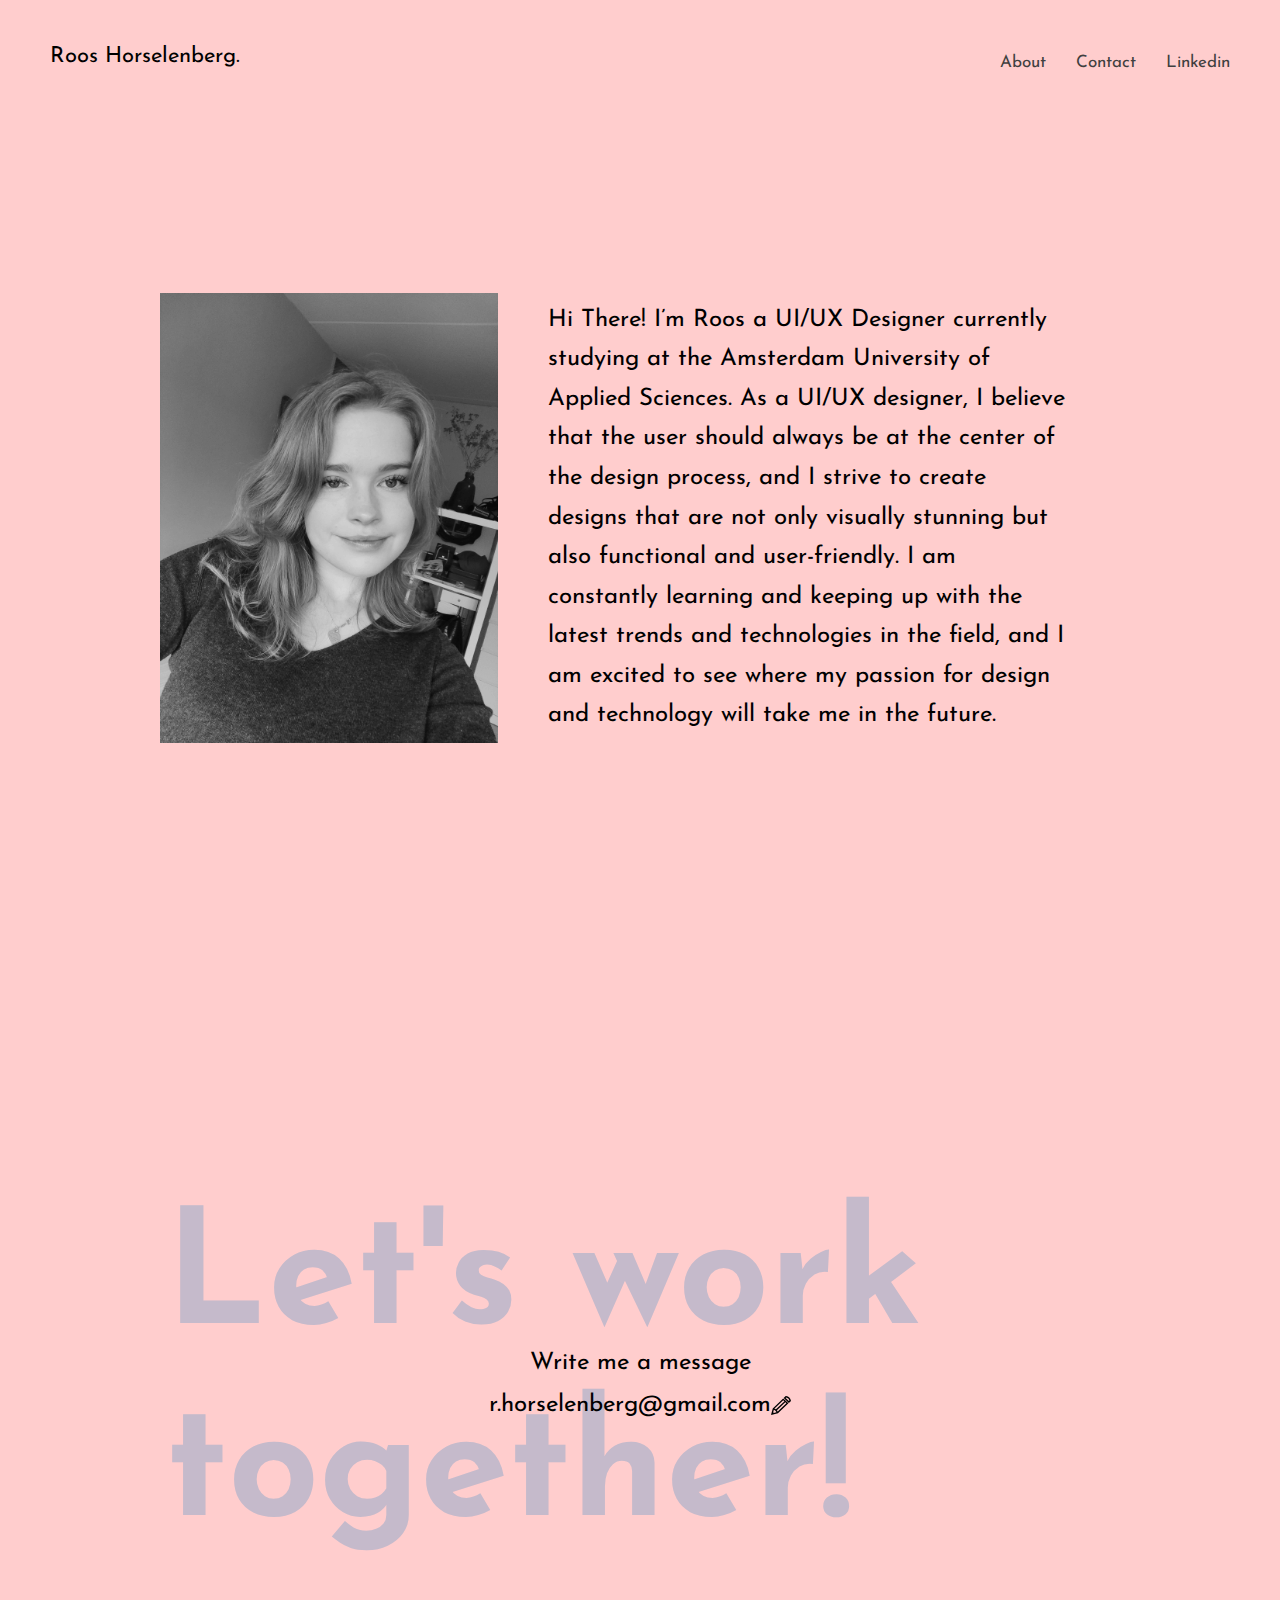
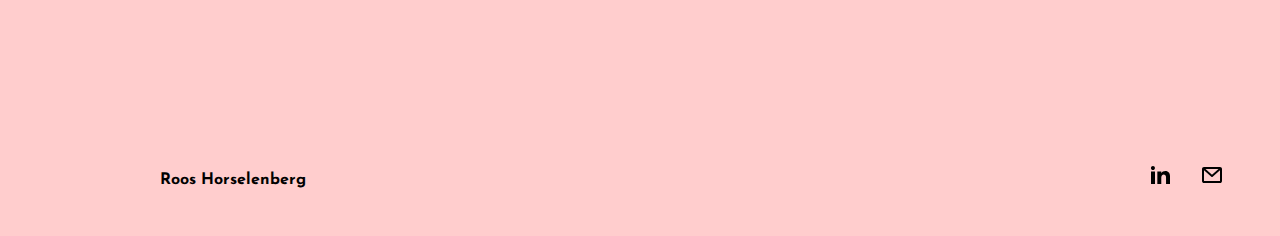
==== about.html @ 1271141d "Initial project" ====
<!DOCTYPE html>
<html lang="en">

<head>
    <meta charset="UTF-8">
    <meta http-equiv="X-UA-Compatible" content="IE=edge">
    <meta name="viewport" content="width=device-width, initial-scale=1.0">
    <title>Document</title>
    <link rel="stylesheet" href="css/main.css">
    <link rel="icon" type="image/x-icon" href="/images/logofav.png">
</head>

<body class="colorchange">


    <div class="wrap">
        <header class="site-header cf">
            <div class="site-title">
                <a href="index.html">
                    Roos Horselenberg.
                </a>
            </div>

            <nav id="navigation" class="site-nav">
                <ul id="pages-nav" class="list-pages">

                    <li class=""><a href="about.html">About</a></li>
                    <li class=""><a href="mailto: r.horselenberg@gmail.com">Contact</a></li>
                    <li class=""><a href="https://www.linkedin.com/in/roos-horselenberg-5b4187234/">Linkedin</a></li>
                </ul>
            </nav>
        </header>
    </div>



    <section class="about">

        <div>
            <img src="images/zwartwit.aboutme.jpg" class="illustratie portrait">
            <div>
                <p>Hi There! I’m Roos a UI/UX Designer currently studying at the Amsterdam University of
                    Applied Sciences. As a UI/UX designer, I believe that the user should always be at the center of
                    the design
                    process, and I strive to create designs that are not only visually stunning but also functional
                    and
                    user-friendly. I am constantly learning and keeping up with the latest trends and technologies
                    in the field,
                    and I am excited to see where my passion for design and technology will take me in the future.
                </p>
            </div>

        </div>


    </section>


    <div class="lets-work-center">
        <section class="lets-work">
            <p class="lets-work-text">Let's work together!</p>
            <div class="hoveremailme">
                <p class="emailme">Write me a message</p>
                <a class="emailme" href="mailto: r.horselenberg@gmail.com"> r.horselenberg@gmail.com<img
                        src="images/pencil.svg" alt="write me an email by clicking this link"></a>
            </div>
        </section>
    </div>


<footer>
    <h1>Roos Horselenberg</h1>
    <div class="social-links">
        <ul>
            <li><a href="https://www.linkedin.com/in/roos-horselenberg-5b4187234/"><img src="images/linkedin.svg"
                        alt="linkedin"></a></li>
            <li><a href="mailto: r.horselenberg@gmail.com"><img src="images/mail.svg" alt="Email"></a></li>
        </ul>
    </div>

</footer>

    <script>
        function changeBackground() {
            if (window.scrollY > window.innerHeight / 3) {
                document.body.classList.add('bg-color');
            } else {
                document.body.classList.remove('bg-color');
            }

            if (window.scrollY > window.innerHeight / 0.30) {
                document.body.classList.add('bg-color2');
            } else {
                document.body.classList.remove('bg-color2');
            }
        }

        window.addEventListener('scroll', changeBackground);
    </script>

</body>

</html>
---- css/main.css ----
@import url("https://fonts.googleapis.com/css2?family=Josefin+Sans:wght@300;400;700&family=Poppins:wght@300;400;700&display=swap");

* {
  box-sizing: border-box;
}

html {
  scroll-behavior: smooth;
}

.self-portrait-inline {
  display: none;
}



ul {
  list-style: none
}

figure {
  padding: 0;
  margin: 2em 2em 0 0;
}

body {
  height: 100vh;
  margin: 0;
  font-family: "Josefin Sans", sans-serif;
  color: #000000;
  background-repeat: repeat;
  transition: all 0.5s ease;
  /* background-image: url('/images/gradientbackground.png');
  background-repeat: no-repeat;
  background-size: cover;
*/
  line-height: 1.65;
  overflow-x: hidden;
  -webkit-text-size-adjust: none;
  word-wrap: break-word;
}

.colorchange {
  background-color: #ffcdcd;
  ;
}

.wrap,
.list-pages {
  position: relative;
  z-index: 2;
}

.hero {
  position: absolute;
  top: 50%;
  left: 50%;
  transform: translate(-50%, -50%);
  z-index: 2;
  width: 80%;
  padding: 20px;
  text-align: center;
}

.background-image {
  /* The image used */
  background-image: url('/images/gradientbackground.png');

  /* Add the blur effect */
  filter: blur(200px);
  -webkit-filter: blur(200px);

  /* Full height */
  height: 90%;

  /* Center and scale the image nicely */
  background-position: center;
  background-repeat: no-repeat;
  background-size: cover;

}

.player {
  aspect-ratio: 16/9;
  width: 100%;
}

.inner {
  z-index: 1;
}

ul {
  list-style-type: none;
  margin: 0;
  padding: 0;
}

a {
  text-decoration: none;
}

img {
  width: 100%;
}

.circle {
  position: absolute;
  bottom: 8em;
  right: 10em;
  width: 350px;
  height: 350px;
  display: flex;
  justify-content: center;
  align-items: center;
}

.logo {
  position: absolute;
  width: 150px;
  height: 150px;
  border-radius: 50%;
}

.text {
  position: absolute;
  color: #ff006f;
  width: 100%;
  height: 100%;
  animation: rotateText 10s linear infinite;
}

@keyframes rotateText {
  0% {
    transform: rotate(360deg);
  }

  100% {
    transform: rotate(0deg);
  }
}

.text span {
  position: absolute;
  left: 50%;
  font-size: 1.5em;
  transform-origin: 0 175px;

}

/*
.nav-container a {
  color: black;
}

header {
  display: flex;
  justify-content: space-between;
  padding: 2em;
}

header .logo {
  font-weight: bold;
}

header ul {
  display: flex;
}

header ul a {
  display: block;
  padding: 0 1em;
}*/

footer {
  display: flex;
  justify-content: space-between;
  padding: 2em;
}

footer h1 {
  font-size: 1em;
}

footer ul {
  display: flex;
}

footer ul a {
  display: block;
  padding: 0 1em;
}

.hero {
  display: grid;
  text-align: left;
}

.hero .content h1 {
  font-weight: 300;
}

.scroll {
  margin-top: 2em;
}

.scroll svg,
.scroll p {
  text-align: center;
}

section {
  padding: 4em 2em;
  text-align: left;
}


.featured-title {
  font-weight: 300;
  font-size: 2em;
  letter-spacing: .02em;
  display: grid;
  text-transform: uppercase;
  grid-row-end: 3;
}

.featured-desc {
  font-size: 1.1em;
  line-height: 1.8em;
  font-weight: 500;
}

.portfolio-container a img {
  margin-top: 2em;
  margin-bottom: 2em;
}

/*marquee code*/
.marquee {
  position: relative;
  overflow: hidden;

}

section .scroll {
  width: 100%;
  display: flex;
}

section .scroll div {
  font-size: 4em;
  white-space: nowrap;
  font-weight: 900;
  animation: marquee 40s linear infinite;
  animation-delay: -40s;
}

section .scroll div:nth-child(2) {
  padding-left: .3em;
  animation: marquee2 40s linear infinite;
  animation-delay: -20s;
}

/*different color background*/

.bg-color {
  background-image: none;
  background-color: rgb(253, 255, 245);
  color: #2b2523;
}

.bg-color2 {
  background-image: none;
  background-color: #cfbcd394;
  color: #000;
}

/*nav header*/
.wrap {
  overflow-y: scroll;
  -webkit-overflow-scrolling: touch;
  width: 100%;
}

a,
a:visited {
  color: black;
  text-decoration: none;
  transition: color 0.1s ease-in-out
}

a:hover,
a:active {
  color:#ff006f;
  text-decoration: none
}

.site-title {
  color: #000000;
  font-size: 22px;
  line-height: 1.5em;
  position: relative;
  text-align: center;
  z-index: 12
}

.site-title a,
.site-title a:visited {
  color: #000000;
}

.site-title a:hover,
.site-title a:active {
  color: #000000;
  opacity: .8
}

.site-title div {
  display: inline
}

.site-header {
  padding-top: 30px;
}


.site-nav {
  background: transparent;
  font-size: 15px;
  margin: 20px 0 30px;
  text-align: center
}

.site-nav li {
  display: inline-block;
  margin-bottom: 20px;
  margin-left: 25px
}

.site-nav li:first-child {
  margin-left: 0
}

.site-nav a,
.site-nav a:visited {
  color: #3f3f3f;

}

.site-nav a:hover,
.site-nav .current-page a {
  color: #ff006f
}

.featured {
  margin-bottom: -1.5em;
  color: #595959;

}

.portfolio-container {
  margin-bottom: 5em;
  width: 100%;
  transition: width 1s ease-out 100ms
}

.portfolio-container:hover {
  width: 102%
}



/*.about-me p {
text-align: left;
font-size: 50px;
padding-left: 2em;


}

*/



.about>div {
  display: flex;
  align-items: center;
  justify-content: center;
  flex-direction: column;
  margin: 0 0 100px 0;
  margin: 0 0 50px 0 !important;
}

.about>div p {
  padding: 20px 50px;
  max-width: 240px;
  padding: 20px;
  max-width: 500px;
  padding: 20px 0 0 0;
}


.about .illustratie.portrait {
  width: 250px;
  height: auto;
}

.about section {
  flex-direction: column;
}


.about .skill {
  display: flex;
  flex-direction: column;
  align-items: center;
  justify-content: center;
  padding: 50px;
}


.about {
  display: flex;
  flex-direction: column;
  align-items: center;
  justify-content: center;
}

.about-up {
position: relative;
bottom: 100%;

z-index: 2;

}

.about .illustratie.portrait {
  height: 250px;
  width: unset;
}

.about .illustratie {

  height: auto;
  width: 285px;
}

.lets-work-center {
  padding: 5px;
  display: flex;
  flex-direction: column;
  justify-content: center;
  align-items: center;
}

.lets-work-home {
  margin-bottom: 2em;
  
}

.lets-work-text {
  justify-content: center;
  align-items: center;
  font-weight: 700;
  color: #c5bacb;
  padding: 0;
}

.lets-work-text{
  text-align: left;
  display: none;
}

.emailme{
  display: flex;
  font-size: 1.5em;
  justify-content: center;
  align-items: center;
  text-align: center;
  line-height: .7em;
  z-index: 2;
}

.hoveremailme {
  color: black;
  transition: all .5s ease-in ;
}


.hoveremailme:hover {
  transition: all .5s ease-in ;
  transform:scale(110%)
}

.hoveremailme a:hover, .hoveremailme img:hover {
  color: #ff006f;
  transition: all .5s ease-in ;
}



.lets-work a img, .lets-work-home a img {
  width: .8em;

}

.emailme svg {
 color: #ff006f;
}

.social-links ul{
padding: 5px;
margin: 5px;
}


video {
    width: 110%;
}


main {
  padding: 5px;
  display: flex;
  flex-direction: column;
  justify-content: center;
  align-items: center;
}

.breadcrumbs a {
  color:#ff006f;
}

.featured-desc {
  border: #92acd9 1pt;
}

/*buttons*/
/*code source:https://codepen.io/kathykato/pen/rZRaNe */

button {
  position: relative;
  display: inline-block;
  cursor: pointer;
  outline: none;
  border: 0;
  vertical-align: middle;
  text-decoration: none;
  background: transparent;
  padding: 0;
  font-size: inherit;
  font-family: inherit;
}
button.learn-more {
  width: 12rem;
  height: auto;
}
button.learn-more .circle2 {
  transition: all 0.45s cubic-bezier(0.65, 0, 0.076, 1);
  position: relative;
  display: block;
  margin: 0;
  width: 3rem;
  height: 3rem;
  background: #282936;
  border-radius: 1.625rem;
}
button.learn-more .circle2 .icon {
  transition: all 0.45s cubic-bezier(0.65, 0, 0.076, 1);
  position: absolute;
  top: 0;
  bottom: 0;
  margin: auto;
  background: #fff;
}
button.learn-more .circle2 .icon.arrow {
  transition: all 0.45s cubic-bezier(0.65, 0, 0.076, 1);
  left: 0.625rem;
  width: 1.125rem;
  height: 0.125rem;
  background: none;
}
button.learn-more .circle2 .icon.arrow::before {
  position: absolute;
  content: "";
  top: -0.25rem;
  right: 0.0625rem;
  width: 0.625rem;
  height: 0.625rem;
  border-top: 0.125rem solid #fff;
  border-right: 0.125rem solid #fff;
  transform: rotate(45deg);
}
button.learn-more .button-text {
  transition: all 0.45s cubic-bezier(0.65, 0, 0.076, 1);
  position: absolute;
  top: 0;
  left: 0;
  right: 0;
  bottom: 0;
  padding: 0.75rem 0;
  margin: 0 0 0 1.85rem;
  color: #282936;
  font-weight: 400;
  line-height: 1.6;
  text-align: center;
}
button:hover .circle2 {
  width: 100%;
}
button:hover .circle2 .icon.arrow {
  background: #fff;
  transform: translate(1rem, 0);
}
button:hover .button-text {
  color: #fff;
}


.portfolio-container .transition4 {
  margin-bottom: 0;
}





@keyframes marquee {
  0% {
    transform: translateX(100%);
  }

  100% {
    transform: translateX(-100%);
  }
}

@keyframes marquee2 {
  0% {
    transform: translateX(0);
  }

  100% {
    transform: translateX(-200%);
  }
}

@media only screen and (min-width: 630px) {

  .site-header {
    padding: 40px 50px 26px
  }

  .site-title {
    float: left;
    padding-right: 20px;
    text-align: left
  }

  .site-nav {
    font-size: 17px;
    float: right;
    text-align: right;
    margin: .5em 0 0;
    max-width: 40%;
  }

  .portfolio-container {
    overflow: auto;
  }
}

@media only screen and (min-width: 800px) {



  h1 {
    font-size: 1.5em;
  }

  .featured,
  .portfolio {
    text-align: left;
    margin-bottom: -2em;
    margin-left: .3em;
  }

  .featured,
  .portfolio-container {
    display: grid;
    grid-template-columns: 1fr 2fr;

  }


  .about-me {
    height: 100vh;
    display: grid;
    grid-template-columns: 1fr 2fr;
    padding: 20px;
    width: 70%;
  }


  .left,
  .portfolio-left {
    display: grid;
    place-content: center;
  }

  .scroll {
    display: block;
    place-items: center;
  }

  .skills {
    margin-top: -5em;
    margin-bottom: -7em;
    padding-top: 7em;
  }

  .skills-container ul {
    display: grid;
    grid-template-columns: repeat(3, auto);
    grid-gap: 1em;
  }

  .portfolio {
    padding-top: 7em;
  }

  .portfolio-container a img {
    margin-top: 0;
    margin-bottom: 2em;
  }


  .portfolio-container img {

    margin-left: 2em;
  }

  .self-portrait-inline {
    display: unset;
  }

  .self-portrait-inline img {
    -o-object-fit: contain;
    object-fit: contain;
    display: inline-block;
    vertical-align: middle;
    width: 16%;
  }

  .self-portrait {
    display: none;
  }

  .hero {
    text-align: left;
    font-weight: 300;
  }

  .hero .content h1 {
    font-size: 50px;

  }



.about > div {
    display: flex;
    flex-direction: row;
    align-items: center;
    justify-content: center;
    margin: 20px 20% 60px 20%;
}

.about > div p {
    padding: 20px 50px;
    max-width: 1000Px;
    font-size: 0.8em;
}

.about section {
    display: flex;
    flex-direction: row;
}

video {
  width: 100%;
}

.about {
 margin-bottom: 8em; 
}


}


/*look @ next project*/
.nextproject {
  /* background: #fff1ec; */
  text-decoration: none;
  display: flex;
  flex-direction: column;
  justify-content: center;
  align-items: center;
  height: auto;
  margin-top: 15em;
  margin-bottom: 5em;
  width: 100%;
  transition: width .5s ease-out 100ms
}

.nextproject:hover {
 width: 105%;
}

.nextproject p {
  margin: 0px;
  padding-top: 10px;
}

.nextproject h3 {
  font-size: 26px;
  padding: 10px 0px 0px 0px;
  margin: 0px;
}

.nextproject h2 {
  padding: 10px 0px 0px 0px;
  color: #92acd9;
}

.nextproject h2:hover {
  color: #fbd5dd;
}

.nextproject img {
  padding: 25px 0 0 0;
  max-width: 60%;
  height: auto;
}

.nextproject > section {
  margin: 0px 0px 10px 30px;
  padding: 10px;
}



@media only screen and (min-width: 801px) {

  .portfolio {
    margin-left: 5%;
    margin-right: 5%;
  }

  .portfolio-container {
    margin-bottom: 8em;

  }

  .portfolio img {
    width: 90%;
    margin-top: 5em;
  }

  .nextproject {
    flex-direction: row;
  }

}

@media only screen and (min-width: 950px) {



  .about .illustratie.portrait {
    height: 50vh;
    width: unset;
  }

  .about > div p {
    font-size: 1.5em;
}
}



@media only screen and (min-width: 1050px) {

  .lets-work-home {

    margin-bottom: 7em;
  }

  .lets-work-text{
    text-align: left;
    font-size: 10em;
    display: unset;
    line-height: 1.2em;
  }

  .hoveremailme {
    position: relative;
    bottom: 15em;
  }

 
  .featured-title {
    font-size: 4em;
  }

  footer {
    padding: 2em 2em 2em 4em;
  }

  header {
    padding: 2em 2em 2em 2em;
  }

  section {
    padding: 4em;
  }

  /*
  .hero .content {
    padding: 6em 8em 6em 4em;
  }
  */

  .hero .content h1 {
    font-size: 5em;
    line-height: 1.2em;
  }

  .portfolio img {
    float: right;
    width: 115%;
    z-index: 0;
  }

  .portfolio-container {
    margin-bottom: 20em;
    gap: 5em;
  }

}

@media only screen and (min-width: 1250px) {


  header {
    padding: 2em 2em 2em 2em;
  }

  footer {
    padding: 2em 2em 2em 10em;
  }

  section {
    padding: 10em 10em 4em 10em;
  }

  main {
    margin: 0px 10% 50px 10%;
  }

  /*
  .hero .content {
    padding: 6em 8em 6em 10em;
  }
  */
}

@media only screen and (min-width: 1550px) {

  .about > div p {
    padding-left: 5em;
}

  header {
    padding: 2em 15em 2em 15em;
  }

  footer {
    padding: 2em 15em 2em 15em;
  }

  section {
    padding: 6em 20em 4em 20em;
  }

  .portfolio img {
    float: right;
    z-index: 0;
  }

  .hero .content {
    padding: 9em 5em 6em 5em;
  }


}

@media only screen and (min-width: 1550px) {
  .portfolio img {
    width: 100%;
  }
main {
  margin: 0px 25% 50px 25%;
}
  
}



@media only screen and (min-width: 2600px) {

  .hero {
    height: 80vh;
  }

  .portfolio {
    margin-left: 15%;
    margin-right: 15%;
  }

  .hero .content {
    padding: 9em 30em 6em 30em;
  }

  .portfolio img {
    width: 90%;
    max-width: 1000px;

  }

  main {
    margin: 0px 30% 50px 30%;
  }
}

/*# sourceMappingURL=main.css.map */
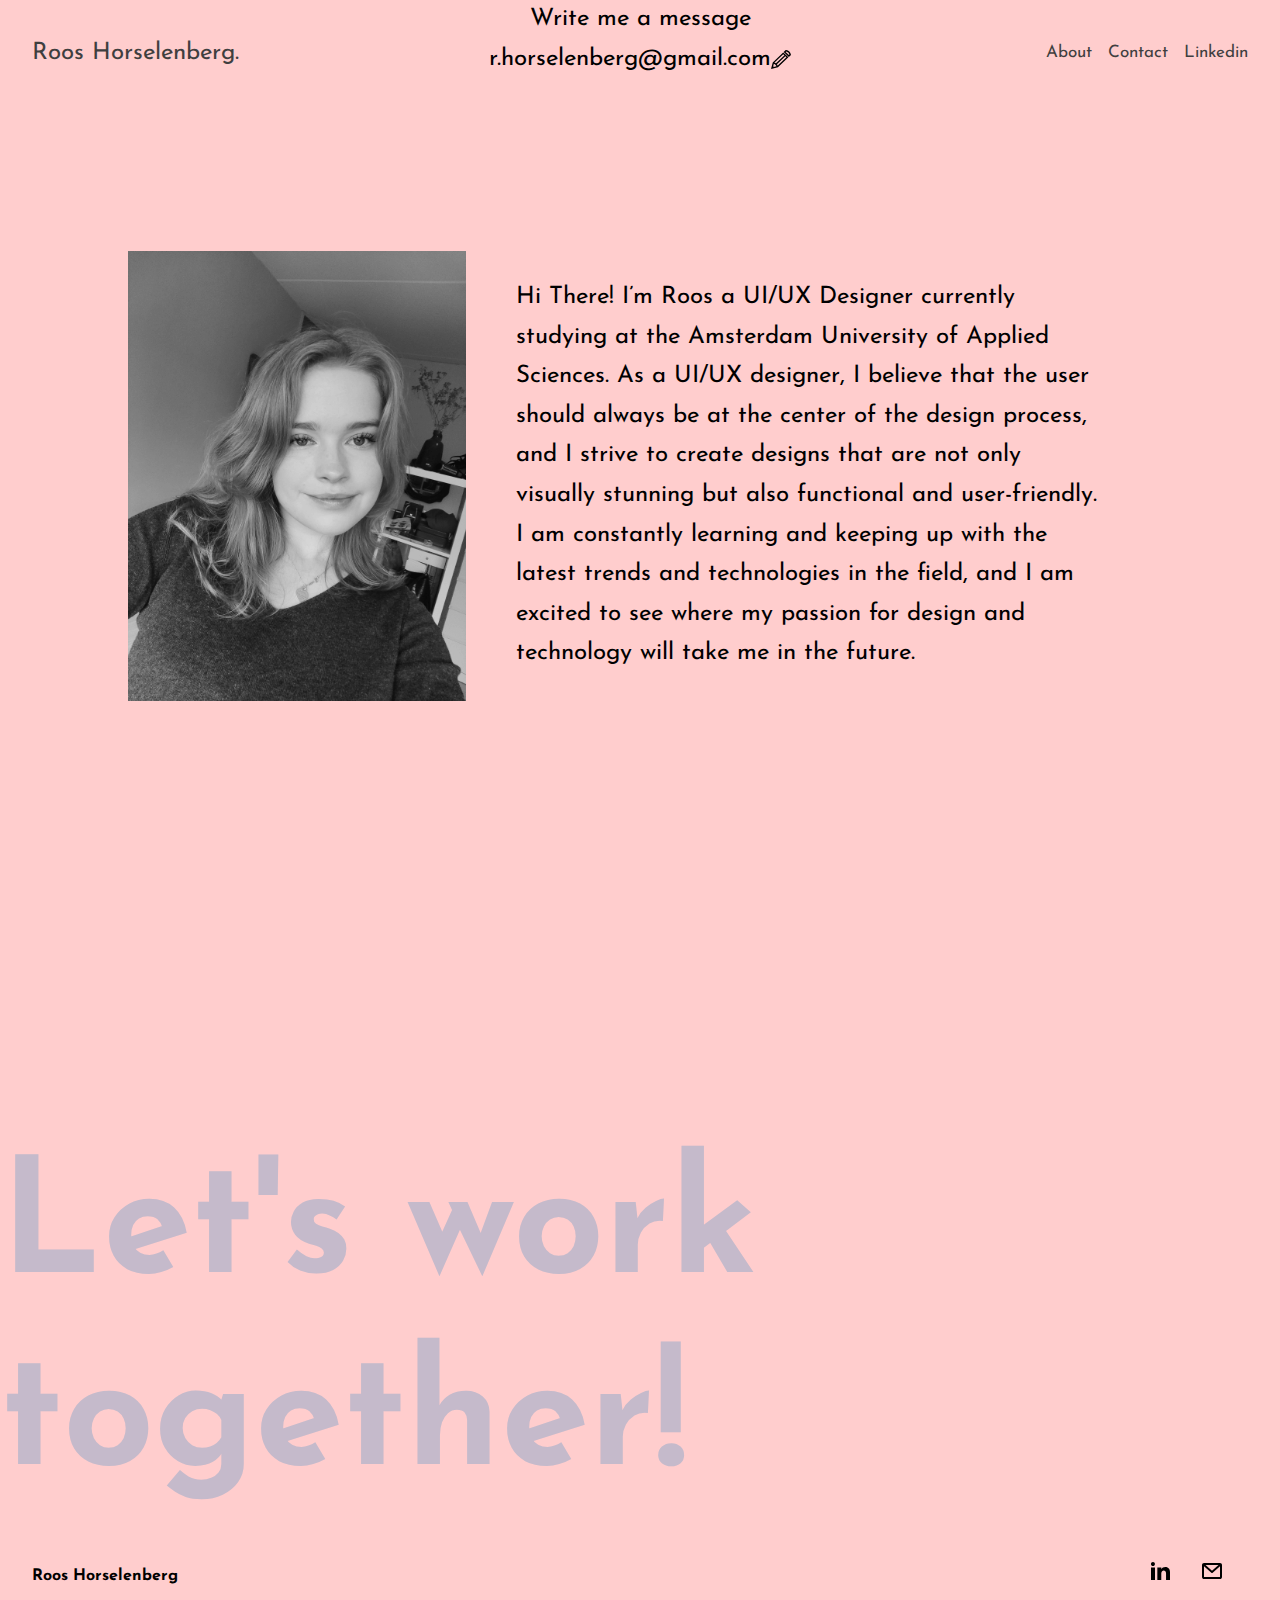
==== commit 6cdedff0: "feat: Update page layouts" ====
--- a/about.html
+++ b/about.html
@@ -11,61 +11,53 @@
 </head>
 
 <body class="colorchange">
+<header class="nav-header">
+    <nav id="navigation" class="site-nav">
+        <div class="site-title">
+            <a href="index.html">
+                Roos Horselenberg.
+            </a>
+        </div>
+        <ul id="pages-nav" class="list-pages">
+            <li><a href="about.html">About</a></li>
+            <li><a href="mailto: r.horselenberg@gmail.com">Contact</a></li>
+            <li><a href="https://www.linkedin.com/in/roos-horselenberg-5b4187234/">Linkedin</a></li>
+        </ul>
+    </nav>
+</header>
 
+<section class="about">
 
-    <div class="wrap">
-        <header class="site-header cf">
-            <div class="site-title">
-                <a href="index.html">
-                    Roos Horselenberg.
-                </a>
-            </div>
+    <div>
+        <img src="images/zwartwit.aboutme.jpg" class="illustratie portrait">
+        <div>
+            <p>Hi There! I’m Roos a UI/UX Designer currently studying at the Amsterdam University of
+                Applied Sciences. As a UI/UX designer, I believe that the user should always be at the center of
+                the design
+                process, and I strive to create designs that are not only visually stunning but also functional
+                and
+                user-friendly. I am constantly learning and keeping up with the latest trends and technologies
+                in the field,
+                and I am excited to see where my passion for design and technology will take me in the future.
+            </p>
+        </div>
 
-            <nav id="navigation" class="site-nav">
-                <ul id="pages-nav" class="list-pages">
-
-                    <li class=""><a href="about.html">About</a></li>
-                    <li class=""><a href="mailto: r.horselenberg@gmail.com">Contact</a></li>
-                    <li class=""><a href="https://www.linkedin.com/in/roos-horselenberg-5b4187234/">Linkedin</a></li>
-                </ul>
-            </nav>
-        </header>
     </div>
 
 
-
-    <section class="about">
-
-        <div>
-            <img src="images/zwartwit.aboutme.jpg" class="illustratie portrait">
-            <div>
-                <p>Hi There! I’m Roos a UI/UX Designer currently studying at the Amsterdam University of
-                    Applied Sciences. As a UI/UX designer, I believe that the user should always be at the center of
-                    the design
-                    process, and I strive to create designs that are not only visually stunning but also functional
-                    and
-                    user-friendly. I am constantly learning and keeping up with the latest trends and technologies
-                    in the field,
-                    and I am excited to see where my passion for design and technology will take me in the future.
-                </p>
-            </div>
-
-        </div>
+</section>
 
 
+<div class="lets-work-center">
+    <section class="lets-work">
+        <p class="lets-work-text">Let's work together!</p>
+        <div class="hoveremailme">
+            <p class="emailme">Write me a message</p>
+            <a class="emailme" href="mailto: r.horselenberg@gmail.com"> r.horselenberg@gmail.com<img
+                    src="images/pencil.svg" alt="write me an email by clicking this link"></a>
+        </div>
     </section>
-
-
-    <div class="lets-work-center">
-        <section class="lets-work">
-            <p class="lets-work-text">Let's work together!</p>
-            <div class="hoveremailme">
-                <p class="emailme">Write me a message</p>
-                <a class="emailme" href="mailto: r.horselenberg@gmail.com"> r.horselenberg@gmail.com<img
-                        src="images/pencil.svg" alt="write me an email by clicking this link"></a>
-            </div>
-        </section>
-    </div>
+</div>
 
 
 <footer>
@@ -73,30 +65,30 @@
     <div class="social-links">
         <ul>
             <li><a href="https://www.linkedin.com/in/roos-horselenberg-5b4187234/"><img src="images/linkedin.svg"
-                        alt="linkedin"></a></li>
+                                                                                        alt="linkedin"></a></li>
             <li><a href="mailto: r.horselenberg@gmail.com"><img src="images/mail.svg" alt="Email"></a></li>
         </ul>
     </div>
 
 </footer>
 
-    <script>
-        function changeBackground() {
-            if (window.scrollY > window.innerHeight / 3) {
-                document.body.classList.add('bg-color');
-            } else {
-                document.body.classList.remove('bg-color');
-            }
-
-            if (window.scrollY > window.innerHeight / 0.30) {
-                document.body.classList.add('bg-color2');
-            } else {
-                document.body.classList.remove('bg-color2');
-            }
+<script>
+    function changeBackground() {
+        if (window.scrollY > window.innerHeight / 3) {
+            document.body.classList.add('bg-color');
+        } else {
+            document.body.classList.remove('bg-color');
         }
 
-        window.addEventListener('scroll', changeBackground);
-    </script>
+        if (window.scrollY > window.innerHeight / 0.30) {
+            document.body.classList.add('bg-color2');
+        } else {
+            document.body.classList.remove('bg-color2');
+        }
+    }
+
+    window.addEventListener('scroll', changeBackground);
+</script>
 
 </body>
 
--- a/css/main.css
+++ b/css/main.css
@@ -1,149 +1,151 @@
 @import url("https://fonts.googleapis.com/css2?family=Josefin+Sans:wght@300;400;700&family=Poppins:wght@300;400;700&display=swap");
 
 * {
-  box-sizing: border-box;
+    box-sizing: border-box;
 }
 
 html {
-  scroll-behavior: smooth;
+    scroll-behavior: smooth;
 }
 
 .self-portrait-inline {
-  display: none;
-}
-
-
+    display: none;
+}
 
 ul {
-  list-style: none
+    list-style: none
 }
 
 figure {
-  padding: 0;
-  margin: 2em 2em 0 0;
+    padding: 0;
+    margin: 2em 2em 0 0;
 }
 
 body {
-  height: 100vh;
-  margin: 0;
-  font-family: "Josefin Sans", sans-serif;
-  color: #000000;
-  background-repeat: repeat;
-  transition: all 0.5s ease;
-  /* background-image: url('/images/gradientbackground.png');
-  background-repeat: no-repeat;
-  background-size: cover;
-*/
-  line-height: 1.65;
-  overflow-x: hidden;
-  -webkit-text-size-adjust: none;
-  word-wrap: break-word;
+    height: 100vh;
+    margin: 0;
+    font-family: "Josefin Sans", sans-serif;
+    color: #000000;
+    background-repeat: repeat;
+    transition: all 0.5s ease;
+    /* background-image: url('/images/gradientbackground.png');
+    background-repeat: no-repeat;
+    background-size: cover;
+  */
+    line-height: 1.65;
+    overflow-x: hidden;
+    -webkit-text-size-adjust: none;
+    word-wrap: break-word;
 }
 
 .colorchange {
-  background-color: #ffcdcd;
-  ;
+    background-color: #ffcdcd;;
 }
 
 .wrap,
 .list-pages {
-  position: relative;
-  z-index: 2;
+    display: flex;
+    flex-direction: row;
+    gap: 1rem;
+    z-index: 2;
 }
 
 .hero {
-  position: absolute;
-  top: 50%;
-  left: 50%;
-  transform: translate(-50%, -50%);
-  z-index: 2;
-  width: 80%;
-  padding: 20px;
-  text-align: center;
+    position: relative;
+    width: 80%;
+    padding: 20px;
+    text-align: center;
+    max-width: 1488px;
+    overflow: hidden;
+    z-index: 2;
 }
 
 .background-image {
-  /* The image used */
-  background-image: url('/images/gradientbackground.png');
-
-  /* Add the blur effect */
-  filter: blur(200px);
-  -webkit-filter: blur(200px);
-
-  /* Full height */
-  height: 90%;
-
-  /* Center and scale the image nicely */
-  background-position: center;
-  background-repeat: no-repeat;
-  background-size: cover;
+    position: absolute;
+    top: 0;
+    left: 0;
+    width: 100%;
+    /* The image used */
+    background-image: url('/images/gradientbackground.png');
+
+    /* Add the blur effect */
+    filter: blur(200px);
+    -webkit-filter: blur(200px);
+
+    /* Full height */
+    height: 90%;
+
+    /* Center and scale the image nicely */
+    background-position: center;
+    background-repeat: no-repeat;
+    background-size: cover;
 
 }
 
 .player {
-  aspect-ratio: 16/9;
-  width: 100%;
+    aspect-ratio: 16/9;
+    width: 100%;
 }
 
 .inner {
-  z-index: 1;
+    z-index: 1;
 }
 
 ul {
-  list-style-type: none;
-  margin: 0;
-  padding: 0;
+    list-style-type: none;
+    margin: 0;
+    padding: 0;
 }
 
 a {
-  text-decoration: none;
+    text-decoration: none;
 }
 
 img {
-  width: 100%;
+    width: 100%;
 }
 
 .circle {
-  position: absolute;
-  bottom: 8em;
-  right: 10em;
-  width: 350px;
-  height: 350px;
-  display: flex;
-  justify-content: center;
-  align-items: center;
+    position: absolute;
+    bottom: 8em;
+    right: 10em;
+    width: 350px;
+    height: 350px;
+    display: flex;
+    justify-content: center;
+    align-items: center;
 }
 
 .logo {
-  position: absolute;
-  width: 150px;
-  height: 150px;
-  border-radius: 50%;
+    position: absolute;
+    width: 150px;
+    height: 150px;
+    border-radius: 50%;
 }
 
 .text {
-  position: absolute;
-  color: #ff006f;
-  width: 100%;
-  height: 100%;
-  animation: rotateText 10s linear infinite;
+    position: absolute;
+    color: #ff006f;
+    width: 100%;
+    height: 100%;
+    animation: rotateText 10s linear infinite;
 }
 
 @keyframes rotateText {
-  0% {
-    transform: rotate(360deg);
-  }
-
-  100% {
-    transform: rotate(0deg);
-  }
+    0% {
+        transform: rotate(360deg);
+    }
+
+    100% {
+        transform: rotate(0deg);
+    }
 }
 
 .text span {
-  position: absolute;
-  left: 50%;
-  font-size: 1.5em;
-  transform-origin: 0 175px;
+    position: absolute;
+    left: 50%;
+    font-size: 1.5em;
+    transform-origin: 0 175px;
 
 }
 
@@ -172,875 +174,868 @@
 }*/
 
 footer {
-  display: flex;
-  justify-content: space-between;
-  padding: 2em;
+    display: flex;
+    justify-content: space-between;
+    padding: 2em;
+    max-width: 1488px;
+    margin: 0 auto;
 }
 
 footer h1 {
-  font-size: 1em;
+    font-size: 1em;
 }
 
 footer ul {
-  display: flex;
+    display: flex;
 }
 
 footer ul a {
-  display: block;
-  padding: 0 1em;
+    display: block;
+    padding: 0 1em;
 }
 
 .hero {
-  display: grid;
-  text-align: left;
+    height: 100%;
+    display: flex;
+    flex-direction: column;
+    justify-content: center;
+    align-items: center;
+    text-align: left;
 }
 
 .hero .content h1 {
-  font-weight: 300;
+    font-weight: 300;
+    margin: 0;
 }
 
 .scroll {
-  margin-top: 2em;
+    margin-top: 2em;
 }
 
 .scroll svg,
 .scroll p {
-  text-align: center;
+    text-align: center;
 }
 
 section {
-  padding: 4em 2em;
-  text-align: left;
-}
-
+    text-align: left;
+}
 
 .featured-title {
-  font-weight: 300;
-  font-size: 2em;
-  letter-spacing: .02em;
-  display: grid;
-  text-transform: uppercase;
-  grid-row-end: 3;
+    font-weight: 300;
+    font-size: 2em;
+    letter-spacing: .02em;
+    display: grid;
+    grid-row-end: 3;
 }
 
 .featured-desc {
-  font-size: 1.1em;
-  line-height: 1.8em;
-  font-weight: 500;
+    font-size: 1.1em;
+    line-height: 1.8em;
+    font-weight: 500;
+}
+
+.portfolio {
+    display: flex;
+    flex-direction: column;
+    align-items: center;
+    gap: 10rem;
+}
+
+.case {
+    display: flex;
+    flex-direction: column;
+    gap: 1rem;
+    max-width: 1488px;
+}
+
+.case-img {
+    display: flex;
+    flex-direction: column;
+    align-items: flex-start;
+}
+
+.case-img img {
+    max-width: 75%;
+}
+
+.case.right .case-img {
+    align-items: flex-end;
+}
+
+.case-info {
+    display: flex;
+    flex-direction: column;
+    align-items: flex-end;
+    gap: 0.5rem;
+}
+
+.case.right .case-info {
+    align-items: flex-start;
+    text-align: right;
+}
+
+.case-year {
+    color: #393939;
+    margin: 0;
+    font-size: 1rem;
+    font-weight: lighter;
+}
+
+.case-title {
+    color: #000000;
+    font-size: 3rem;
+    line-height: 1.25;
+    margin: 0;
+    font-weight: 500;
+}
+
+.case-cta {
+    display: flex;
+    flex-direction: row;
+    align-items: center;
+    justify-content: center;
+    gap: 1.5rem;
+}
+.case-cta {
+    transition: transform 0.3s ease-in-out;
+}
+.case-cta:hover {
+    transform: translateX(0.5rem);
 }
 
 .portfolio-container a img {
-  margin-top: 2em;
-  margin-bottom: 2em;
+    margin-top: 2em;
+    margin-bottom: 2em;
 }
 
 /*marquee code*/
 .marquee {
-  position: relative;
-  overflow: hidden;
+    position: relative;
+    overflow: hidden;
 
 }
 
 section .scroll {
-  width: 100%;
-  display: flex;
+    width: 100%;
+    display: flex;
 }
 
 section .scroll div {
-  font-size: 4em;
-  white-space: nowrap;
-  font-weight: 900;
-  animation: marquee 40s linear infinite;
-  animation-delay: -40s;
+    font-size: 4em;
+    white-space: nowrap;
+    font-weight: 900;
+    animation: marquee 40s linear infinite;
+    animation-delay: -40s;
 }
 
 section .scroll div:nth-child(2) {
-  padding-left: .3em;
-  animation: marquee2 40s linear infinite;
-  animation-delay: -20s;
+    padding-left: .3em;
+    animation: marquee2 40s linear infinite;
+    animation-delay: -20s;
 }
 
 /*different color background*/
 
 .bg-color {
-  background-image: none;
-  background-color: rgb(253, 255, 245);
-  color: #2b2523;
+    background-image: none;
+    background-color: rgb(253, 255, 245);
+    color: #2b2523;
 }
 
 .bg-color2 {
-  background-image: none;
-  background-color: #cfbcd394;
-  color: #000;
+    background-image: none;
+    background-color: #cfbcd394;
+    color: #000;
 }
 
 /*nav header*/
 .wrap {
-  overflow-y: scroll;
-  -webkit-overflow-scrolling: touch;
-  width: 100%;
+    overflow-y: scroll;
+    -webkit-overflow-scrolling: touch;
+    width: 100%;
 }
 
 a,
 a:visited {
-  color: black;
-  text-decoration: none;
-  transition: color 0.1s ease-in-out
+    color: black;
+    text-decoration: none;
+    transition: color 0.1s ease-in-out
 }
 
 a:hover,
 a:active {
-  color:#ff006f;
-  text-decoration: none
+    color: #ff006f;
+    text-decoration: none
+}
+
+.nav-header {
+    position: relative;
+    display: flex;
+    flex-direction: column;
+    gap: 1rem;
+    margin: 0 auto;
+}
+.nav-header.full-height {
+    height: 100%;
+}
+.nav-header .site-nav, .nav-header .hero {
+    max-width: 1488px;
+    margin: 0 auto;
+    width: 100%;
+    padding: 0 2rem;
 }
 
 .site-title {
-  color: #000000;
-  font-size: 22px;
-  line-height: 1.5em;
-  position: relative;
-  text-align: center;
-  z-index: 12
+    color: #000000;
+    font-size: 1.5rem;
+    line-height: 1.75em;
+    position: relative;
+    text-align: center;
 }
 
 .site-title a,
 .site-title a:visited {
-  color: #000000;
+    color: #000000;
 }
 
 .site-title a:hover,
 .site-title a:active {
-  color: #000000;
-  opacity: .8
+    color: #000000;
+    opacity: .8
 }
 
 .site-title div {
-  display: inline
-}
-
-.site-header {
-  padding-top: 30px;
-}
-
+    display: inline
+}
 
 .site-nav {
-  background: transparent;
-  font-size: 15px;
-  margin: 20px 0 30px;
-  text-align: center
+    display: flex;
+    flex-direction: row;
+    justify-content: space-between;
+    align-items: center;
+    background: transparent;
+    font-size: 15px;
+    text-align: center;
+    padding: 2rem 2rem !important;
+    z-index: 1;
 }
 
 .site-nav li {
-  display: inline-block;
-  margin-bottom: 20px;
-  margin-left: 25px
-}
-
-.site-nav li:first-child {
-  margin-left: 0
+    display: inline-block;
 }
 
 .site-nav a,
 .site-nav a:visited {
-  color: #3f3f3f;
-
+    color: #3f3f3f;
 }
 
 .site-nav a:hover,
 .site-nav .current-page a {
-  color: #ff006f
+    color: #ff006f
 }
 
 .featured {
-  margin-bottom: -1.5em;
-  color: #595959;
-
+    margin-bottom: -1.5em;
+    color: #595959;
 }
 
 .portfolio-container {
-  margin-bottom: 5em;
-  width: 100%;
-  transition: width 1s ease-out 100ms
+    margin-bottom: 5em;
+    width: 100%;
+    transition: width 1s ease-out 100ms
 }
 
 .portfolio-container:hover {
-  width: 102%
-}
-
-
+    width: 102%
+}
 
 /*.about-me p {
 text-align: left;
 font-size: 50px;
 padding-left: 2em;
 
-
 }
 
 */
 
-
-
-.about>div {
-  display: flex;
-  align-items: center;
-  justify-content: center;
-  flex-direction: column;
-  margin: 0 0 100px 0;
-  margin: 0 0 50px 0 !important;
-}
-
-.about>div p {
-  padding: 20px 50px;
-  max-width: 240px;
-  padding: 20px;
-  max-width: 500px;
-  padding: 20px 0 0 0;
-}
-
+.about {
+    padding: 8rem;
+}
+
+.about > div {
+    display: flex;
+    align-items: center;
+    justify-content: center;
+    flex-direction: column;
+    margin: 0 0 100px 0;
+    margin: 0 0 50px 0 !important;
+}
+
+.about > div p {
+    padding: 20px 50px;
+    max-width: 240px;
+    padding: 20px;
+    max-width: 500px;
+    padding: 20px 0 0 0;
+}
 
 .about .illustratie.portrait {
-  width: 250px;
-  height: auto;
+    width: 250px;
+    height: auto;
 }
 
 .about section {
-  flex-direction: column;
-}
-
+    flex-direction: column;
+}
 
 .about .skill {
-  display: flex;
-  flex-direction: column;
-  align-items: center;
-  justify-content: center;
-  padding: 50px;
-}
-
+    display: flex;
+    flex-direction: column;
+    align-items: center;
+    justify-content: center;
+    padding: 50px;
+}
 
 .about {
-  display: flex;
-  flex-direction: column;
-  align-items: center;
-  justify-content: center;
+    display: flex;
+    flex-direction: column;
+    align-items: center;
+    justify-content: center;
 }
 
 .about-up {
-position: relative;
-bottom: 100%;
-
-z-index: 2;
+    position: relative;
+    bottom: 100%;
+
+    z-index: 2;
 
 }
 
 .about .illustratie.portrait {
-  height: 250px;
-  width: unset;
+    height: 250px;
+    width: unset;
 }
 
 .about .illustratie {
 
-  height: auto;
-  width: 285px;
+    height: auto;
+    width: 285px;
 }
 
 .lets-work-center {
-  padding: 5px;
-  display: flex;
-  flex-direction: column;
-  justify-content: center;
-  align-items: center;
+    display: flex;
+    flex-direction: column;
+    justify-content: center;
+    margin-top: 15rem;
+    align-items: center;
 }
 
 .lets-work-home {
-  margin-bottom: 2em;
-  
+    position: relative;
+    margin-bottom: 2em;
 }
 
 .lets-work-text {
-  justify-content: center;
-  align-items: center;
-  font-weight: 700;
-  color: #c5bacb;
-  padding: 0;
-}
-
-.lets-work-text{
-  text-align: left;
-  display: none;
-}
-
-.emailme{
-  display: flex;
-  font-size: 1.5em;
-  justify-content: center;
-  align-items: center;
-  text-align: center;
-  line-height: .7em;
-  z-index: 2;
+    justify-content: center;
+    align-items: center;
+    font-weight: 700;
+    color: #c5bacb;
+    padding: 0;
+}
+
+.lets-work-text {
+    text-align: left;
+    display: none;
+}
+
+.emailme {
+    display: flex;
+    font-size: 1.5em;
+    justify-content: center;
+    align-items: center;
+    text-align: center;
+    z-index: 2;
+    margin: 0;
 }
 
 .hoveremailme {
-  color: black;
-  transition: all .5s ease-in ;
-}
-
+    color: black;
+    transition: all .5s ease-in;
+    position: absolute;
+    top: 0;
+    left: 0;
+    width: 100%;
+    display: flex;
+    flex-direction: column;
+    justify-content: center;
+    align-items: center;
+}
 
 .hoveremailme:hover {
-  transition: all .5s ease-in ;
-  transform:scale(110%)
+    transition: all .5s ease-in;
+    transform: scale(110%)
 }
 
 .hoveremailme a:hover, .hoveremailme img:hover {
-  color: #ff006f;
-  transition: all .5s ease-in ;
-}
-
-
+    color: #ff006f;
+    transition: all .5s ease-in;
+}
 
 .lets-work a img, .lets-work-home a img {
-  width: .8em;
+    width: .8em;
 
 }
 
 .emailme svg {
- color: #ff006f;
-}
-
-.social-links ul{
-padding: 5px;
-margin: 5px;
-}
-
+    color: #ff006f;
+}
+
+.social-links ul {
+    padding: 5px;
+    margin: 5px;
+}
 
 video {
     width: 110%;
 }
 
-
 main {
-  padding: 5px;
-  display: flex;
-  flex-direction: column;
-  justify-content: center;
-  align-items: center;
+    padding: 5px;
+    display: flex;
+    flex-direction: column;
+    justify-content: center;
+    align-items: center;
 }
 
 .breadcrumbs a {
-  color:#ff006f;
+    color: #ff006f;
 }
 
 .featured-desc {
-  border: #92acd9 1pt;
+    border: #92acd9 1pt;
 }
 
 /*buttons*/
 /*code source:https://codepen.io/kathykato/pen/rZRaNe */
 
 button {
-  position: relative;
-  display: inline-block;
-  cursor: pointer;
-  outline: none;
-  border: 0;
-  vertical-align: middle;
-  text-decoration: none;
-  background: transparent;
-  padding: 0;
-  font-size: inherit;
-  font-family: inherit;
-}
+    position: relative;
+    display: inline-block;
+    cursor: pointer;
+    outline: none;
+    border: 0;
+    vertical-align: middle;
+    text-decoration: none;
+    background: transparent;
+    padding: 0;
+    font-size: inherit;
+    font-family: inherit;
+}
+
 button.learn-more {
-  width: 12rem;
-  height: auto;
-}
+    width: 12rem;
+    height: auto;
+}
+
 button.learn-more .circle2 {
-  transition: all 0.45s cubic-bezier(0.65, 0, 0.076, 1);
-  position: relative;
-  display: block;
-  margin: 0;
-  width: 3rem;
-  height: 3rem;
-  background: #282936;
-  border-radius: 1.625rem;
-}
+    transition: all 0.45s cubic-bezier(0.65, 0, 0.076, 1);
+    position: relative;
+    display: block;
+    margin: 0;
+    width: 3rem;
+    height: 3rem;
+    background: #282936;
+    border-radius: 1.625rem;
+}
+
 button.learn-more .circle2 .icon {
-  transition: all 0.45s cubic-bezier(0.65, 0, 0.076, 1);
-  position: absolute;
-  top: 0;
-  bottom: 0;
-  margin: auto;
-  background: #fff;
-}
+    transition: all 0.45s cubic-bezier(0.65, 0, 0.076, 1);
+    position: absolute;
+    top: 0;
+    bottom: 0;
+    margin: auto;
+    background: #fff;
+}
+
 button.learn-more .circle2 .icon.arrow {
-  transition: all 0.45s cubic-bezier(0.65, 0, 0.076, 1);
-  left: 0.625rem;
-  width: 1.125rem;
-  height: 0.125rem;
-  background: none;
-}
+    transition: all 0.45s cubic-bezier(0.65, 0, 0.076, 1);
+    left: 0.625rem;
+    width: 1.125rem;
+    height: 0.125rem;
+    background: none;
+}
+
 button.learn-more .circle2 .icon.arrow::before {
-  position: absolute;
-  content: "";
-  top: -0.25rem;
-  right: 0.0625rem;
-  width: 0.625rem;
-  height: 0.625rem;
-  border-top: 0.125rem solid #fff;
-  border-right: 0.125rem solid #fff;
-  transform: rotate(45deg);
-}
+    position: absolute;
+    content: "";
+    top: -0.25rem;
+    right: 0.0625rem;
+    width: 0.625rem;
+    height: 0.625rem;
+    border-top: 0.125rem solid #fff;
+    border-right: 0.125rem solid #fff;
+    transform: rotate(45deg);
+}
+
 button.learn-more .button-text {
-  transition: all 0.45s cubic-bezier(0.65, 0, 0.076, 1);
-  position: absolute;
-  top: 0;
-  left: 0;
-  right: 0;
-  bottom: 0;
-  padding: 0.75rem 0;
-  margin: 0 0 0 1.85rem;
-  color: #282936;
-  font-weight: 400;
-  line-height: 1.6;
-  text-align: center;
-}
+    transition: all 0.45s cubic-bezier(0.65, 0, 0.076, 1);
+    position: absolute;
+    top: 0;
+    left: 0;
+    right: 0;
+    bottom: 0;
+    padding: 0.75rem 0;
+    margin: 0 0 0 1.85rem;
+    color: #282936;
+    font-weight: 400;
+    line-height: 1.6;
+    text-align: center;
+}
+
 button:hover .circle2 {
-  width: 100%;
-}
+    width: 100%;
+}
+
 button:hover .circle2 .icon.arrow {
-  background: #fff;
-  transform: translate(1rem, 0);
-}
+    background: #fff;
+    transform: translate(1rem, 0);
+}
+
 button:hover .button-text {
-  color: #fff;
-}
-
+    color: #fff;
+}
 
 .portfolio-container .transition4 {
-  margin-bottom: 0;
-}
-
-
-
-
+    margin-bottom: 0;
+}
 
 @keyframes marquee {
-  0% {
-    transform: translateX(100%);
-  }
-
-  100% {
-    transform: translateX(-100%);
-  }
+    0% {
+        transform: translateX(100%);
+    }
+
+    100% {
+        transform: translateX(-100%);
+    }
 }
 
 @keyframes marquee2 {
-  0% {
-    transform: translateX(0);
-  }
-
-  100% {
-    transform: translateX(-200%);
-  }
+    0% {
+        transform: translateX(0);
+    }
+
+    100% {
+        transform: translateX(-200%);
+    }
+}
+
+@media only screen and (max-width: 600px) {
+    .portfolio {
+        gap: 3rem;
+    }
+    .about {
+        padding: 2rem;
+    }
+    .lets-work-center {
+        display: none;
+    }
+
+    .circle {
+        bottom: 2rem;
+        right: 2rem;
+    }
+
+    .site-nav {
+        flex-direction: column;
+    }
+    .nav-header .hero {
+        margin-top: -130px !important;
+    }
+
+    .case-info {
+        align-items: flex-start !important;
+        text-align: left !important;
+    }
+
+    .case {
+        padding: 0 2rem;
+    }
+    .case-title {
+        font-size: 2rem;
+    }
+
+    .case-img img {
+        max-width: 100%;
+    }
 }
 
 @media only screen and (min-width: 630px) {
-
-  .site-header {
-    padding: 40px 50px 26px
-  }
-
-  .site-title {
-    float: left;
-    padding-right: 20px;
-    text-align: left
-  }
-
-  .site-nav {
-    font-size: 17px;
-    float: right;
-    text-align: right;
-    margin: .5em 0 0;
-    max-width: 40%;
-  }
-
-  .portfolio-container {
-    overflow: auto;
-  }
+    .site-title {
+        padding-right: 20px;
+        text-align: left
+    }
+
+    .site-nav {
+        font-size: 17px;
+        text-align: right;
+        max-width: 40%;
+    }
+
+    .portfolio-container {
+        overflow: auto;
+    }
 }
 
 @media only screen and (min-width: 800px) {
 
-
-
-  h1 {
-    font-size: 1.5em;
-  }
-
-  .featured,
-  .portfolio {
-    text-align: left;
-    margin-bottom: -2em;
-    margin-left: .3em;
-  }
-
-  .featured,
-  .portfolio-container {
-    display: grid;
-    grid-template-columns: 1fr 2fr;
-
-  }
-
-
-  .about-me {
-    height: 100vh;
-    display: grid;
-    grid-template-columns: 1fr 2fr;
-    padding: 20px;
-    width: 70%;
-  }
-
-
-  .left,
-  .portfolio-left {
-    display: grid;
-    place-content: center;
-  }
-
-  .scroll {
-    display: block;
-    place-items: center;
-  }
-
-  .skills {
-    margin-top: -5em;
-    margin-bottom: -7em;
-    padding-top: 7em;
-  }
-
-  .skills-container ul {
-    display: grid;
-    grid-template-columns: repeat(3, auto);
-    grid-gap: 1em;
-  }
-
-  .portfolio {
-    padding-top: 7em;
-  }
-
-  .portfolio-container a img {
-    margin-top: 0;
-    margin-bottom: 2em;
-  }
-
-
-  .portfolio-container img {
-
-    margin-left: 2em;
-  }
-
-  .self-portrait-inline {
-    display: unset;
-  }
-
-  .self-portrait-inline img {
-    -o-object-fit: contain;
-    object-fit: contain;
-    display: inline-block;
-    vertical-align: middle;
-    width: 16%;
-  }
-
-  .self-portrait {
-    display: none;
-  }
-
-  .hero {
-    text-align: left;
-    font-weight: 300;
-  }
-
-  .hero .content h1 {
-    font-size: 50px;
-
-  }
-
-
-
-.about > div {
-    display: flex;
-    flex-direction: row;
-    align-items: center;
-    justify-content: center;
-    margin: 20px 20% 60px 20%;
-}
-
-.about > div p {
-    padding: 20px 50px;
-    max-width: 1000Px;
-    font-size: 0.8em;
-}
-
-.about section {
-    display: flex;
-    flex-direction: row;
-}
-
-video {
-  width: 100%;
-}
-
-.about {
- margin-bottom: 8em; 
-}
-
-
-}
-
+    h1 {
+        font-size: 1.5em;
+    }
+
+    .featured,
+    .portfolio {
+        text-align: left;
+        margin-left: .3em;
+    }
+
+    .featured,
+    .portfolio-container {
+        display: grid;
+        grid-template-columns: 1fr 2fr;
+
+    }
+
+    .about-me {
+        height: 100vh;
+        display: grid;
+        grid-template-columns: 1fr 2fr;
+        padding: 20px;
+        width: 70%;
+    }
+
+    .left,
+    .portfolio-left {
+        display: grid;
+        place-content: center;
+    }
+
+    .scroll {
+        display: block;
+        place-items: center;
+    }
+
+    .skills {
+        margin-top: -5em;
+        margin-bottom: -7em;
+        padding-top: 7em;
+    }
+
+    .skills-container ul {
+        display: grid;
+        grid-template-columns: repeat(3, auto);
+        grid-gap: 1em;
+    }
+
+    .portfolio {
+        padding-top: 7em;
+    }
+
+    .portfolio-container a img {
+        margin-top: 0;
+        margin-bottom: 2em;
+    }
+
+    .portfolio-container img {
+
+        margin-left: 2em;
+    }
+
+    .self-portrait-inline {
+        display: unset;
+    }
+
+    .self-portrait-inline img {
+        -o-object-fit: contain;
+        object-fit: contain;
+        display: inline-block;
+        vertical-align: middle;
+        width: 16%;
+    }
+
+    .self-portrait {
+        display: none;
+    }
+
+    .hero {
+        text-align: left;
+        font-weight: 300;
+    }
+
+    .hero .content h1 {
+        font-size: 50px;
+
+    }
+
+    .about > div {
+        display: flex;
+        flex-direction: row;
+        align-items: center;
+        justify-content: center;
+        margin: 20px 20% 60px 20%;
+    }
+
+    .about > div p {
+        padding: 20px 50px;
+        max-width: 1000Px;
+        font-size: 0.8em;
+    }
+
+    .about section {
+        display: flex;
+        flex-direction: row;
+    }
+
+    video {
+        width: 100%;
+    }
+
+    .about {
+        margin-bottom: 8em;
+    }
+
+}
 
 /*look @ next project*/
 .nextproject {
-  /* background: #fff1ec; */
-  text-decoration: none;
-  display: flex;
-  flex-direction: column;
-  justify-content: center;
-  align-items: center;
-  height: auto;
-  margin-top: 15em;
-  margin-bottom: 5em;
-  width: 100%;
-  transition: width .5s ease-out 100ms
+    /* background: #fff1ec; */
+    text-decoration: none;
+    display: flex;
+    flex-direction: column;
+    justify-content: center;
+    align-items: center;
+    height: auto;
+    margin-top: 15em;
+    margin-bottom: 5em;
+    width: 100%;
+    transition: width .5s ease-out 100ms
 }
 
 .nextproject:hover {
- width: 105%;
+    width: 105%;
 }
 
 .nextproject p {
-  margin: 0px;
-  padding-top: 10px;
+    margin: 0px;
+    padding-top: 10px;
 }
 
 .nextproject h3 {
-  font-size: 26px;
-  padding: 10px 0px 0px 0px;
-  margin: 0px;
+    font-size: 26px;
+    padding: 10px 0px 0px 0px;
+    margin: 0px;
 }
 
 .nextproject h2 {
-  padding: 10px 0px 0px 0px;
-  color: #92acd9;
+    padding: 10px 0px 0px 0px;
+    color: #92acd9;
 }
 
 .nextproject h2:hover {
-  color: #fbd5dd;
+    color: #fbd5dd;
 }
 
 .nextproject img {
-  padding: 25px 0 0 0;
-  max-width: 60%;
-  height: auto;
+    padding: 25px 0 0 0;
+    max-width: 60%;
+    height: auto;
 }
 
 .nextproject > section {
-  margin: 0px 0px 10px 30px;
-  padding: 10px;
-}
-
-
+    margin: 0px 0px 10px 30px;
+    padding: 10px;
+}
 
 @media only screen and (min-width: 801px) {
 
-  .portfolio {
-    margin-left: 5%;
-    margin-right: 5%;
-  }
-
-  .portfolio-container {
-    margin-bottom: 8em;
-
-  }
-
-  .portfolio img {
-    width: 90%;
-    margin-top: 5em;
-  }
-
-  .nextproject {
-    flex-direction: row;
-  }
+    .portfolio {
+        margin-left: 5%;
+        margin-right: 5%;
+    }
+
+    .portfolio-container {
+        margin-bottom: 8em;
+
+    }
+
+    .portfolio img {
+        width: 90%;
+        margin-top: 5em;
+    }
+
+    .nextproject {
+        flex-direction: row;
+    }
 
 }
 
 @media only screen and (min-width: 950px) {
 
-
-
-  .about .illustratie.portrait {
-    height: 50vh;
-    width: unset;
-  }
-
-  .about > div p {
-    font-size: 1.5em;
-}
-}
-
-
+    .about .illustratie.portrait {
+        height: 50vh;
+        width: unset;
+    }
+
+    .about > div p {
+        font-size: 1.5em;
+    }
+}
 
 @media only screen and (min-width: 1050px) {
 
-  .lets-work-home {
-
-    margin-bottom: 7em;
-  }
-
-  .lets-work-text{
-    text-align: left;
-    font-size: 10em;
-    display: unset;
-    line-height: 1.2em;
-  }
-
-  .hoveremailme {
-    position: relative;
-    bottom: 15em;
-  }
-
- 
-  .featured-title {
-    font-size: 4em;
-  }
-
-  footer {
-    padding: 2em 2em 2em 4em;
-  }
-
-  header {
-    padding: 2em 2em 2em 2em;
-  }
-
-  section {
-    padding: 4em;
-  }
-
-  /*
-  .hero .content {
-    padding: 6em 8em 6em 4em;
-  }
-  */
-
-  .hero .content h1 {
-    font-size: 5em;
-    line-height: 1.2em;
-  }
-
-  .portfolio img {
-    float: right;
-    width: 115%;
-    z-index: 0;
-  }
-
-  .portfolio-container {
-    margin-bottom: 20em;
-    gap: 5em;
-  }
+    .lets-work-home {
+
+        margin-bottom: 7em;
+    }
+
+    .lets-work-text {
+        text-align: left;
+        font-size: 10em;
+        display: unset;
+        line-height: 1.2em;
+    }
+
+    .featured-title {
+        font-size: 4em;
+    }
+
+    /*
+    .hero .content {
+      padding: 6em 8em 6em 4em;
+    }
+    */
+    .hero .content h1 {
+        font-size: 5em;
+        line-height: 1.2em;
+    }
+
+    .portfolio img {
+        float: right;
+        width: 115%;
+        z-index: 0;
+    }
+
+    .portfolio-container {
+        margin-bottom: 20em;
+        gap: 5em;
+    }
 
 }
 
 @media only screen and (min-width: 1250px) {
-
-
-  header {
-    padding: 2em 2em 2em 2em;
-  }
-
-  footer {
-    padding: 2em 2em 2em 10em;
-  }
-
-  section {
-    padding: 10em 10em 4em 10em;
-  }
-
-  main {
-    margin: 0px 10% 50px 10%;
-  }
-
-  /*
-  .hero .content {
-    padding: 6em 8em 6em 10em;
-  }
-  */
-}
-
-@media only screen and (min-width: 1550px) {
-
-  .about > div p {
-    padding-left: 5em;
-}
-
-  header {
-    padding: 2em 15em 2em 15em;
-  }
-
-  footer {
-    padding: 2em 15em 2em 15em;
-  }
-
-  section {
-    padding: 6em 20em 4em 20em;
-  }
-
-  .portfolio img {
-    float: right;
-    z-index: 0;
-  }
-
-  .hero .content {
-    padding: 9em 5em 6em 5em;
-  }
-
-
-}
-
-@media only screen and (min-width: 1550px) {
-  .portfolio img {
-    width: 100%;
-  }
-main {
-  margin: 0px 25% 50px 25%;
-}
-  
-}
-
-
-
-@media only screen and (min-width: 2600px) {
-
-  .hero {
-    height: 80vh;
-  }
-
-  .portfolio {
-    margin-left: 15%;
-    margin-right: 15%;
-  }
-
-  .hero .content {
-    padding: 9em 30em 6em 30em;
-  }
-
-  .portfolio img {
-    width: 90%;
-    max-width: 1000px;
-
-  }
-
-  main {
-    margin: 0px 30% 50px 30%;
-  }
+    main {
+        margin: 0px 10% 50px 10%;
+    }
 }
 
 /*# sourceMappingURL=main.css.map */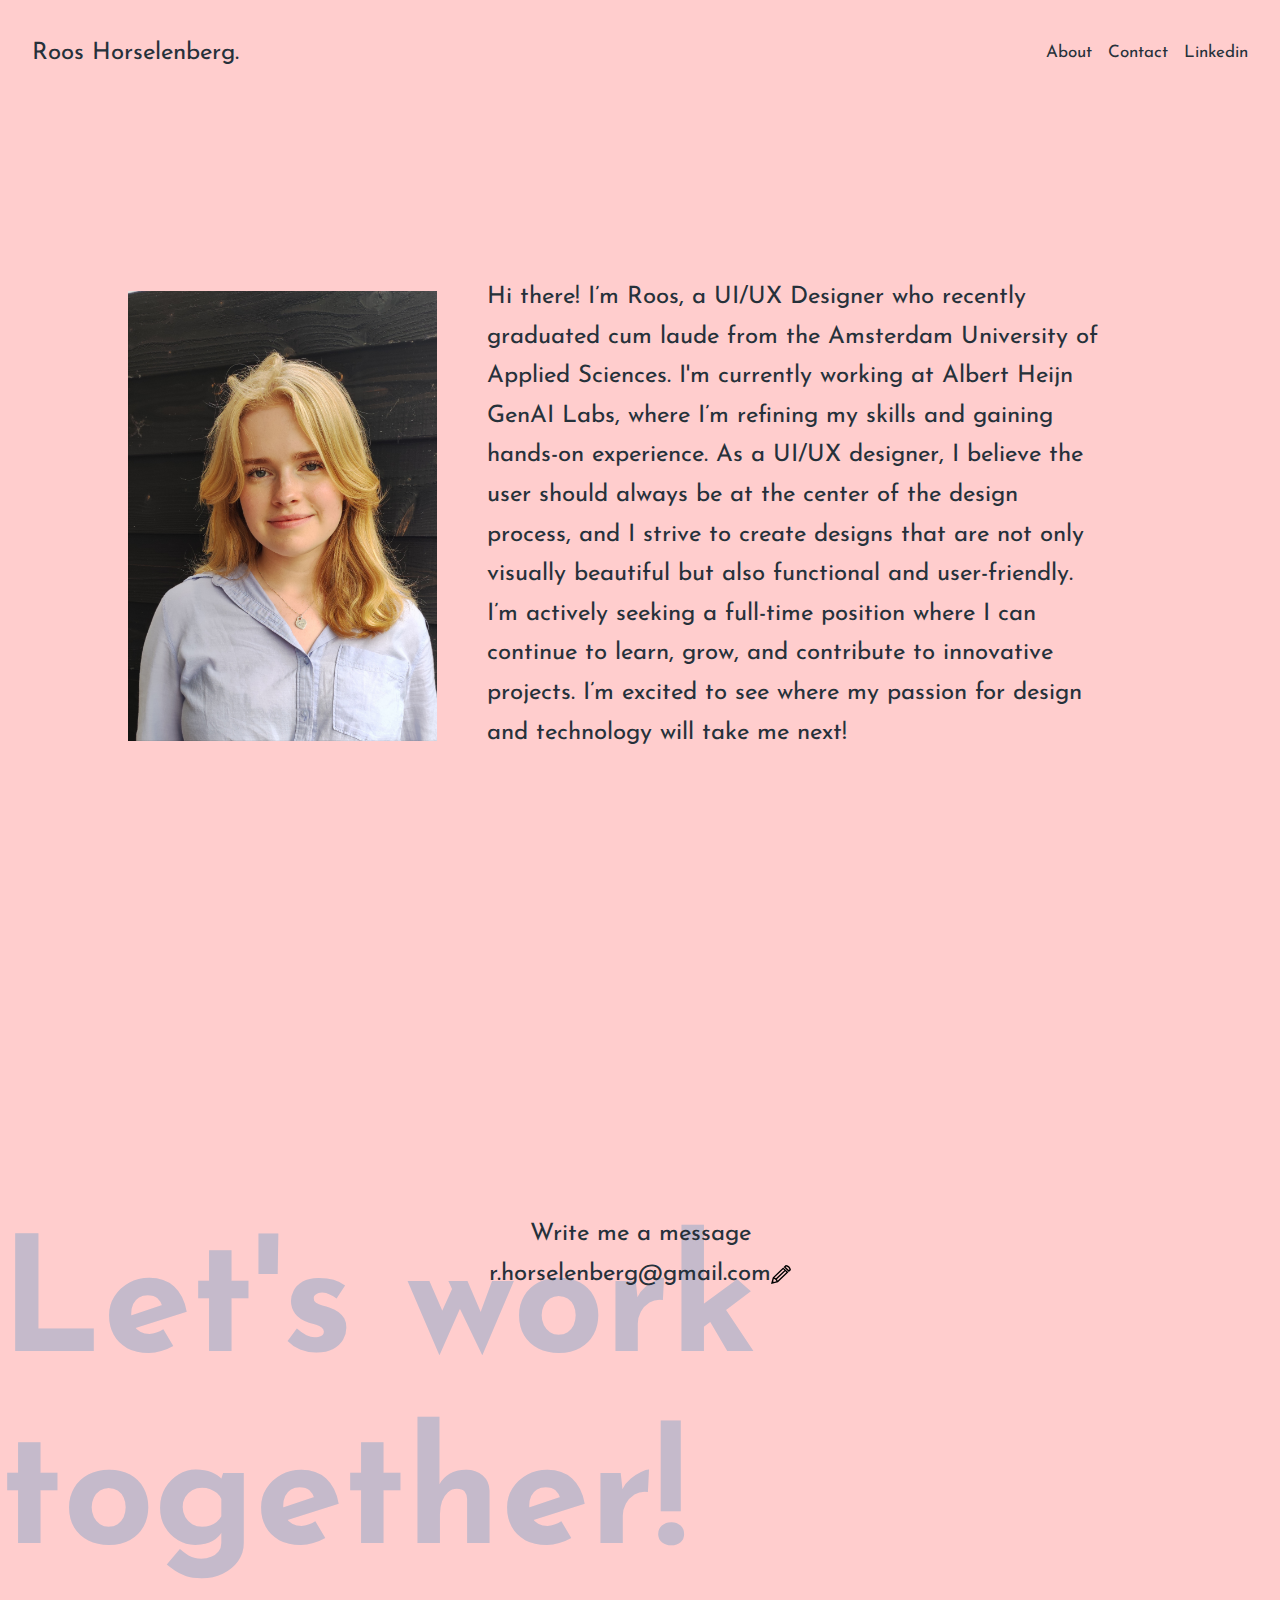
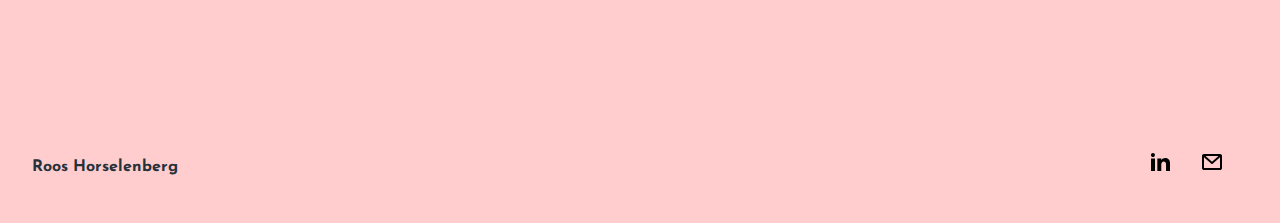
==== commit 3774222d: "changes" ====
--- a/about.html
+++ b/about.html
@@ -11,84 +11,85 @@
 </head>
 
 <body class="colorchange">
-<header class="nav-header">
-    <nav id="navigation" class="site-nav">
-        <div class="site-title">
-            <a href="index.html">
-                Roos Horselenberg.
-            </a>
-        </div>
-        <ul id="pages-nav" class="list-pages">
-            <li><a href="about.html">About</a></li>
-            <li><a href="mailto: r.horselenberg@gmail.com">Contact</a></li>
-            <li><a href="https://www.linkedin.com/in/roos-horselenberg-5b4187234/">Linkedin</a></li>
-        </ul>
-    </nav>
-</header>
+    <header class="nav-header">
+        <nav id="navigation" class="site-nav">
+            <div class="site-title">
+                <a href="index.html">
+                    Roos Horselenberg.
+                </a>
+            </div>
+            <ul id="pages-nav" class="list-pages">
+                <li><a href="about.html">About</a></li>
+                <li><a href="mailto: r.horselenberg@gmail.com">Contact</a></li>
+                <li><a href="https://www.linkedin.com/in/roos-horselenberg-5b4187234/">Linkedin</a></li>
+            </ul>
+        </nav>
+    </header>
 
-<section class="about">
+    <section class="about">
 
-    <div>
-        <img src="images/zwartwit.aboutme.jpg" class="illustratie portrait">
         <div>
-            <p>Hi There! I’m Roos a UI/UX Designer currently studying at the Amsterdam University of
-                Applied Sciences. As a UI/UX designer, I believe that the user should always be at the center of
-                the design
-                process, and I strive to create designs that are not only visually stunning but also functional
-                and
-                user-friendly. I am constantly learning and keeping up with the latest trends and technologies
-                in the field,
-                and I am excited to see where my passion for design and technology will take me in the future.
-            </p>
+            <img src="images/foto.aboutme.jpg" class="illustratie portrait">
+            <div>
+                <p>Hi there! I’m Roos, a UI/UX Designer who recently graduated cum laude from the Amsterdam University
+                    of Applied Sciences. I'm currently working at Albert Heijn GenAI Labs, where I’m refining my skills
+                    and gaining hands-on experience. As a UI/UX designer, I believe the user should always be at the
+                    center of the design process, and I strive to create designs that are not only visually beautiful but
+                    also functional and user-friendly. I’m actively seeking a full-time position where I can continue to
+                    learn, grow, and contribute to innovative projects. I’m excited to see where my passion for design
+                    and technology will take me next!
+                </p>
+            </div>
+
         </div>
 
+
+    </section>
+
+    <div class="lets-work-center">
+        <section class="lets-work-home">
+            <p class="lets-work-text">Let's work together!</p>
+            <div class="hoveremailme">
+                <p class="emailme">Write me a message</p>
+                <a class="emailme" href="mailto: r.horselenberg@gmail.com">
+                    <span>r.horselenberg@gmail.com</span>
+                    <img src="images/pencil.svg" alt="write me an email by clicking this link">
+                </a>
+            </div>
+        </section>
     </div>
 
 
-</section>
 
+    <footer>
+        <h1>Roos Horselenberg</h1>
+        <div class="social-links">
+            <ul>
+                <li><a href="https://www.linkedin.com/in/roos-horselenberg-5b4187234/"><img src="images/linkedin.svg"
+                            alt="linkedin"></a></li>
+                <li><a href="mailto: r.horselenberg@gmail.com"><img src="images/mail.svg" alt="Email"></a></li>
+            </ul>
+        </div>
 
-<div class="lets-work-center">
-    <section class="lets-work">
-        <p class="lets-work-text">Let's work together!</p>
-        <div class="hoveremailme">
-            <p class="emailme">Write me a message</p>
-            <a class="emailme" href="mailto: r.horselenberg@gmail.com"> r.horselenberg@gmail.com<img
-                    src="images/pencil.svg" alt="write me an email by clicking this link"></a>
-        </div>
-    </section>
-</div>
+    </footer>
 
+    <script>
+        function changeBackground() {
+            if (window.scrollY > window.innerHeight / 3) {
+                document.body.classList.add('bg-color');
+            } else {
+                document.body.classList.remove('bg-color');
+            }
 
-<footer>
-    <h1>Roos Horselenberg</h1>
-    <div class="social-links">
-        <ul>
-            <li><a href="https://www.linkedin.com/in/roos-horselenberg-5b4187234/"><img src="images/linkedin.svg"
-                                                                                        alt="linkedin"></a></li>
-            <li><a href="mailto: r.horselenberg@gmail.com"><img src="images/mail.svg" alt="Email"></a></li>
-        </ul>
-    </div>
-
-</footer>
-
-<script>
-    function changeBackground() {
-        if (window.scrollY > window.innerHeight / 3) {
-            document.body.classList.add('bg-color');
-        } else {
-            document.body.classList.remove('bg-color');
+            if (window.scrollY > window.innerHeight / 0.30) {
+                document.body.classList.add('bg-color2');
+            } else {
+                document.body.classList.remove('bg-color2');
+            }
         }
 
-        if (window.scrollY > window.innerHeight / 0.30) {
-            document.body.classList.add('bg-color2');
-        } else {
-            document.body.classList.remove('bg-color2');
-        }
-    }
-
-    window.addEventListener('scroll', changeBackground);
-</script>
+        window.addEventListener('scroll', changeBackground);
+    </script>
 
 </body>
 
--- a/css/main.css
+++ b/css/main.css
@@ -25,7 +25,7 @@
     height: 100vh;
     margin: 0;
     font-family: "Josefin Sans", sans-serif;
-    color: #000000;
+    color: #26313A;
     background-repeat: repeat;
     transition: all 0.5s ease;
     /* background-image: url('/images/gradientbackground.png');
@@ -60,6 +60,10 @@
     z-index: 2;
 }
 
+.stagger1 {
+   padding: 1rem;
+}
+
 .background-image {
     position: absolute;
     top: 0;
@@ -128,6 +132,7 @@
     color: #ff006f;
     width: 100%;
     height: 100%;
+    font-weight: 400;
     animation: rotateText 10s linear infinite;
 }
 
@@ -283,7 +288,7 @@
 }
 
 .case-title {
-    color: #000000;
+    color: #26313A;
     font-size: 3rem;
     line-height: 1.25;
     margin: 0;
@@ -358,7 +363,7 @@
 
 a,
 a:visited {
-    color: black;
+    color:#26313A;
     text-decoration: none;
     transition: color 0.1s ease-in-out
 }
@@ -387,7 +392,7 @@
 }
 
 .site-title {
-    color: #000000;
+    color: #26313A;
     font-size: 1.5rem;
     line-height: 1.75em;
     position: relative;
@@ -396,12 +401,12 @@
 
 .site-title a,
 .site-title a:visited {
-    color: #000000;
+    color: #26313A;
 }
 
 .site-title a:hover,
 .site-title a:active {
-    color: #000000;
+    color: #26313A;
     opacity: .8
 }
 
@@ -427,7 +432,7 @@
 
 .site-nav a,
 .site-nav a:visited {
-    color: #3f3f3f;
+    color: #26313A;
 }
 
 .site-nav a:hover,
@@ -437,18 +442,11 @@
 
 .featured {
     margin-bottom: -1.5em;
-    color: #595959;
-}
-
-.portfolio-container {
-    margin-bottom: 5em;
-    width: 100%;
-    transition: width 1s ease-out 100ms
-}
-
-.portfolio-container:hover {
-    width: 102%
-}
+    color: #26313A;
+}
+
+
+
 
 /*.about-me p {
 text-align: left;
@@ -560,7 +558,7 @@
 }
 
 .hoveremailme {
-    color: black;
+    color: #26313A;
     transition: all .5s ease-in;
     position: absolute;
     top: 0;
@@ -645,7 +643,7 @@
     margin: 0;
     width: 3rem;
     height: 3rem;
-    background: #282936;
+    background: #26313A;
     border-radius: 1.625rem;
 }
 
@@ -687,7 +685,7 @@
     bottom: 0;
     padding: 0.75rem 0;
     margin: 0 0 0 1.85rem;
-    color: #282936;
+    color: #26313A;
     font-weight: 400;
     line-height: 1.6;
     text-align: center;
@@ -767,6 +765,11 @@
 
     .case-img img {
         max-width: 100%;
+    }
+
+
+    .next-case {
+        flex-direction: column;
     }
 }
 
